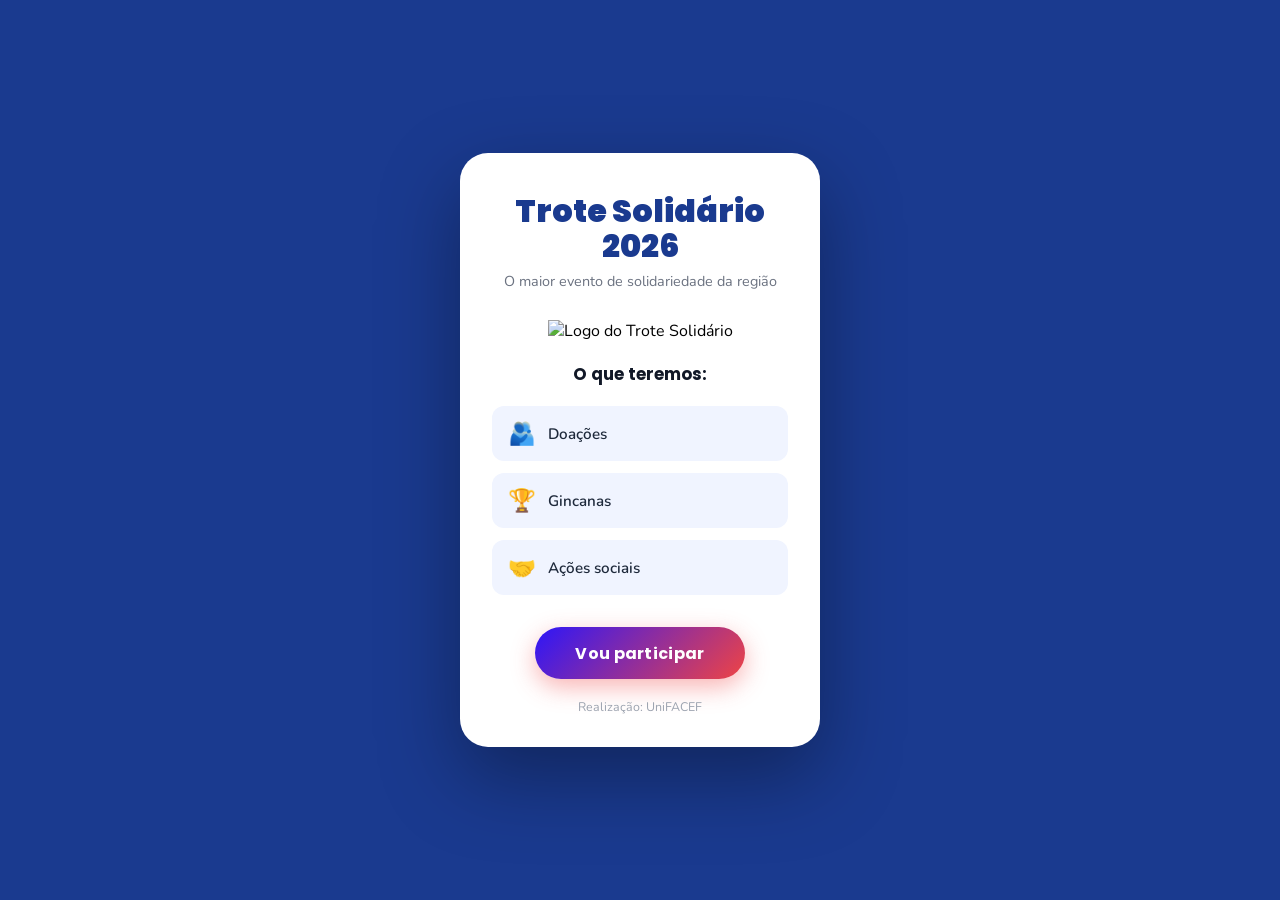
==== index.html @ d14c5784 "Reorganiza estrutura do projeto e padroniza landing page" ====
<!DOCTYPE html>
<html lang="pt-BR">
  <head>
    <meta charset="UTF-8" />
    <meta name="viewport" content="width=device-width, initial-scale=1.0" />
    <title>Trote Solidário 2026</title>

    <link
      href="https://fonts.googleapis.com/css2?family=Poppins:wght@400;600;700;900&family=Nunito:wght@400;600&display=swap"
      rel="stylesheet"
    />
    <link rel="stylesheet" href="assets/css/main.css" />
  </head>
  <body>
    <main class="card">
      <h1>Trote Solidário 2026</h1>
      <p class="subtitle">O maior evento de solidariedade da região</p>

      <img src="unifacef.png" alt="Logo do Trote Solidário" width="150" />

      <p class="section-title">O que teremos:</p>

      <ul class="items">
        <li><span class="icon">🫂</span> Doações</li>
        <li><span class="icon">🏆</span> Gincanas</li>
        <li><span class="icon">🤝</span> Ações sociais</li>
      </ul>

      <a href="https://www.unifacef.com.br/" target="_blank" rel="noreferrer" class="cta"
        >Vou participar</a
      >
      <p class="realizacao">Realização: UniFACEF</p>
    </main>
  </body>
</html>
---- assets/css/main.css ----
/* Reset de estilos básicos */
*,
*::before,
*::after {
  box-sizing: border-box;
  margin: 0;
  padding: 0;
}

/* Layout da página */
body {
  min-height: 100vh;
  background: #1a3a8f;
  display: flex;
  align-items: center;
  justify-content: center;
  font-family: 'Nunito', sans-serif;
  padding: 2rem;
}

/* Cartão principal */
.card {
  background: #fff;
  border-radius: 28px;
  padding: 2.5rem 2rem 2rem;
  max-width: 360px;
  width: 100%;
  text-align: center;
  box-shadow: 0 30px 80px rgba(0, 0, 0, 0.35);
  animation: fade-up 0.7s ease both;
}

@keyframes fade-up {
  from {
    opacity: 0;
    transform: translateY(30px);
  }
  to {
    opacity: 1;
    transform: translateY(0);
  }
}

/* Título principal */
.card h1 {
  font-family: 'Poppins', sans-serif;
  font-weight: 900;
  font-size: 2rem;
  color: #1a3a8f;
  line-height: 1.1;
  margin-bottom: 0.5rem;
}

/* Subtítulo */
.card .subtitle {
  font-size: 0.9rem;
  color: #6b7280;
  margin-bottom: 1.8rem;
}

/* Seção de lista */
.section-title {
  font-family: 'Poppins', sans-serif;
  font-weight: 700;
  font-size: 1.05rem;
  color: #111827;
  margin: 1.2rem 0;
}

.items {
  list-style: none;
  display: flex;
  flex-direction: column;
  gap: 0.75rem;
  margin-bottom: 2rem;
}

.items li {
  display: flex;
  align-items: center;
  gap: 0.75rem;
  background: #f0f4ff;
  border-radius: 12px;
  padding: 0.75rem 1rem;
  font-size: 0.95rem;
  color: #1e293b;
  font-weight: 600;
  animation: fade-up 0.7s ease both;
}

.items li:nth-child(1) {
  animation-delay: 0.15s;
}

.items li:nth-child(2) {
  animation-delay: 0.25s;
}

.items li:nth-child(3) {
  animation-delay: 0.35s;
}

.items li .icon {
  font-size: 1.4rem;
  flex-shrink: 0;
}

/* Botão principal */
.cta {
  display: inline-block;
  background: linear-gradient(135deg, #2d16f9, #ef4444);
  color: #fff;
  font-family: 'Poppins', sans-serif;
  font-weight: 700;
  font-size: 1rem;
  padding: 0.85rem 2.5rem;
  border-radius: 50px;
  cursor: pointer;
  box-shadow: 0 8px 24px rgba(239, 68, 68, 0.4);
  text-decoration: none;
  transition: transform 0.2s, box-shadow 0.2s;
  letter-spacing: 0.02em;
  margin-bottom: 1.2rem;
}

.cta:hover {
  transform: translateY(-3px) scale(1.03);
  box-shadow: 0 14px 32px rgba(239, 68, 68, 0.5);
  background: linear-gradient(135deg, #8044ef, #1640f9);
}

/* Rodapé */
.realizacao {
  font-size: 0.78rem;
  color: #9ca3af;
}
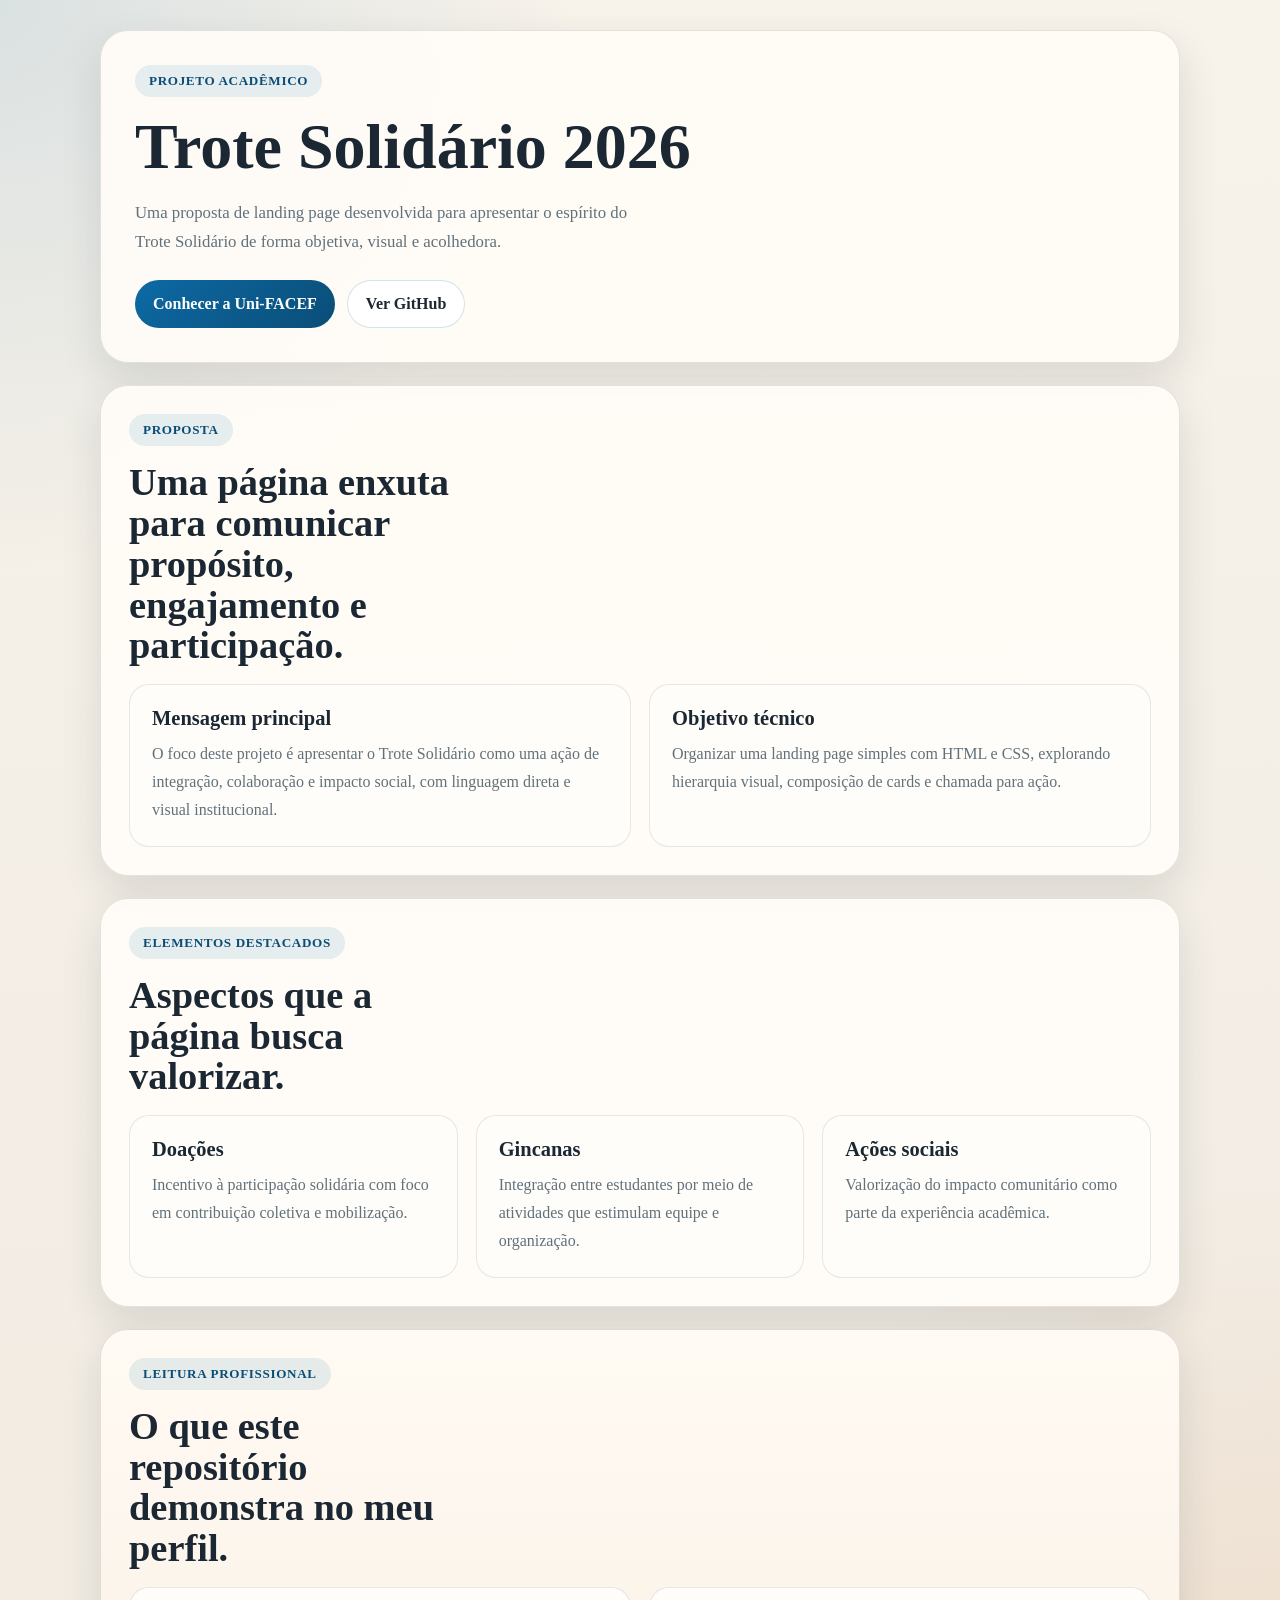
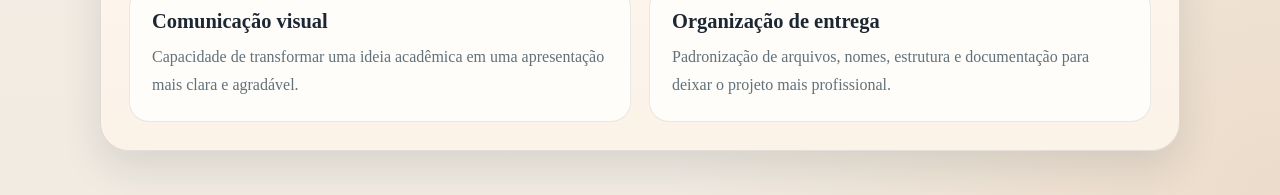
==== commit 2b6f4d14: "feat: rebuild landing page with cleaner structure" ====
--- a/index.html
+++ b/index.html
@@ -1,35 +1,87 @@
 <!DOCTYPE html>
 <html lang="pt-BR">
-  <head>
-    <meta charset="UTF-8" />
-    <meta name="viewport" content="width=device-width, initial-scale=1.0" />
-    <title>Trote Solidário 2026</title>
+<head>
+  <meta charset="UTF-8">
+  <meta name="viewport" content="width=device-width, initial-scale=1.0">
+  <meta name="description" content="Projeto acadêmico de landing page para o Trote Solidário 2026.">
+  <title>Trote Solidário 2026 | Landing Page</title>
+  <link rel="stylesheet" href="style.css">
+</head>
+<body>
+  <main class="page">
+    <section class="hero">
+      <span class="eyebrow">Projeto acadêmico</span>
+      <h1>Trote Solidário 2026</h1>
+      <p class="lead">
+        Uma proposta de landing page desenvolvida para apresentar o espírito do Trote Solidário de
+        forma objetiva, visual e acolhedora.
+      </p>
+      <div class="hero-actions">
+        <a class="button button-primary" href="https://www.unifacef.com.br/" target="_blank" rel="noreferrer">Conhecer a Uni-FACEF</a>
+        <a class="button button-secondary" href="https://github.com/gabsaatechlab" target="_blank" rel="noreferrer">Ver GitHub</a>
+      </div>
+    </section>
 
-    <link
-      href="https://fonts.googleapis.com/css2?family=Poppins:wght@400;600;700;900&family=Nunito:wght@400;600&display=swap"
-      rel="stylesheet"
-    />
-    <link rel="stylesheet" href="assets/css/main.css" />
-  </head>
-  <body>
-    <main class="card">
-      <h1>Trote Solidário 2026</h1>
-      <p class="subtitle">O maior evento de solidariedade da região</p>
+    <section class="section">
+      <div class="section-heading">
+        <span class="kicker">Proposta</span>
+        <h2>Uma página enxuta para comunicar propósito, engajamento e participação.</h2>
+      </div>
+      <div class="grid two">
+        <article class="card">
+          <h3>Mensagem principal</h3>
+          <p>
+            O foco deste projeto é apresentar o Trote Solidário como uma ação de integração,
+            colaboração e impacto social, com linguagem direta e visual institucional.
+          </p>
+        </article>
+        <article class="card">
+          <h3>Objetivo técnico</h3>
+          <p>
+            Organizar uma landing page simples com HTML e CSS, explorando hierarquia visual,
+            composição de cards e chamada para ação.
+          </p>
+        </article>
+      </div>
+    </section>
 
-      <img src="unifacef.png" alt="Logo do Trote Solidário" width="150" />
+    <section class="section">
+      <div class="section-heading">
+        <span class="kicker">Elementos destacados</span>
+        <h2>Aspectos que a página busca valorizar.</h2>
+      </div>
+      <div class="grid three">
+        <article class="card">
+          <h3>Doações</h3>
+          <p>Incentivo à participação solidária com foco em contribuição coletiva e mobilização.</p>
+        </article>
+        <article class="card">
+          <h3>Gincanas</h3>
+          <p>Integração entre estudantes por meio de atividades que estimulam equipe e organização.</p>
+        </article>
+        <article class="card">
+          <h3>Ações sociais</h3>
+          <p>Valorização do impacto comunitário como parte da experiência acadêmica.</p>
+        </article>
+      </div>
+    </section>
 
-      <p class="section-title">O que teremos:</p>
-
-      <ul class="items">
-        <li><span class="icon">🫂</span> Doações</li>
-        <li><span class="icon">🏆</span> Gincanas</li>
-        <li><span class="icon">🤝</span> Ações sociais</li>
-      </ul>
-
-      <a href="https://www.unifacef.com.br/" target="_blank" rel="noreferrer" class="cta"
-        >Vou participar</a
-      >
-      <p class="realizacao">Realização: UniFACEF</p>
-    </main>
-  </body>
+    <section class="section section-highlight">
+      <div class="section-heading">
+        <span class="kicker">Leitura profissional</span>
+        <h2>O que este repositório demonstra no meu perfil.</h2>
+      </div>
+      <div class="grid two">
+        <article class="card">
+          <h3>Comunicação visual</h3>
+          <p>Capacidade de transformar uma ideia acadêmica em uma apresentação mais clara e agradável.</p>
+        </article>
+        <article class="card">
+          <h3>Organização de entrega</h3>
+          <p>Padronização de arquivos, nomes, estrutura e documentação para deixar o projeto mais profissional.</p>
+        </article>
+      </div>
+    </section>
+  </main>
+</body>
 </html>
--- a/style.css
+++ b/style.css
@@ -0,0 +1,174 @@
+:root {
+  --bg: #f5f1e8;
+  --surface: rgba(255, 252, 247, 0.94);
+  --surface-strong: #fffdf9;
+  --text: #1b2732;
+  --muted: #61717c;
+  --brand: #0d6aa5;
+  --brand-dark: #0a4d77;
+  --accent: #cb6d1d;
+  --line: rgba(27, 39, 50, 0.12);
+  --shadow: 0 16px 40px rgba(27, 39, 50, 0.12);
+  --radius-xl: 28px;
+  --radius-lg: 20px;
+}
+
+* {
+  box-sizing: border-box;
+}
+
+body {
+  margin: 0;
+  font-family: Georgia, "Times New Roman", serif;
+  color: var(--text);
+  background:
+    radial-gradient(circle at top left, rgba(13, 106, 165, 0.12), transparent 26%),
+    radial-gradient(circle at bottom right, rgba(203, 109, 29, 0.12), transparent 28%),
+    linear-gradient(180deg, #f7f2ea, #f1ebe2);
+}
+
+.page {
+  width: min(1080px, calc(100% - 32px));
+  margin: 0 auto;
+  padding: 30px 0 44px;
+}
+
+.hero,
+.section {
+  background: var(--surface);
+  border: 1px solid var(--line);
+  box-shadow: var(--shadow);
+  border-radius: var(--radius-xl);
+}
+
+.hero {
+  padding: 34px;
+}
+
+.eyebrow,
+.kicker {
+  display: inline-flex;
+  width: fit-content;
+  padding: 8px 14px;
+  border-radius: 999px;
+  font-size: 0.82rem;
+  font-weight: 700;
+  letter-spacing: 0.05em;
+  text-transform: uppercase;
+  background: rgba(13, 106, 165, 0.1);
+  color: var(--brand-dark);
+}
+
+.hero h1,
+.section-heading h2 {
+  margin: 16px 0 0;
+  line-height: 1.06;
+}
+
+.hero h1 {
+  font-size: clamp(2.3rem, 5vw, 4rem);
+}
+
+.lead,
+.card p {
+  color: var(--muted);
+  line-height: 1.75;
+}
+
+.lead {
+  max-width: 62ch;
+  font-size: 1.05rem;
+}
+
+.hero-actions {
+  display: flex;
+  flex-wrap: wrap;
+  gap: 12px;
+  margin-top: 24px;
+}
+
+.button {
+  display: inline-flex;
+  align-items: center;
+  justify-content: center;
+  padding: 14px 18px;
+  border-radius: 999px;
+  text-decoration: none;
+  font-weight: 700;
+}
+
+.button-primary {
+  background: linear-gradient(135deg, var(--brand), var(--brand-dark));
+  color: #fff;
+}
+
+.button-secondary {
+  background: #fff;
+  color: var(--text);
+  border: 1px solid rgba(13, 106, 165, 0.18);
+}
+
+.section {
+  margin-top: 22px;
+  padding: 28px;
+}
+
+.section-heading {
+  margin-bottom: 18px;
+}
+
+.section-heading h2 {
+  font-size: clamp(1.7rem, 3vw, 2.7rem);
+  max-width: 18ch;
+}
+
+.grid {
+  display: grid;
+  gap: 18px;
+}
+
+.grid.two {
+  grid-template-columns: repeat(2, minmax(0, 1fr));
+}
+
+.grid.three {
+  grid-template-columns: repeat(3, minmax(0, 1fr));
+}
+
+.card {
+  background: var(--surface-strong);
+  border: 1px solid rgba(27, 39, 50, 0.1);
+  border-radius: var(--radius-lg);
+  padding: 22px;
+}
+
+.card h3 {
+  margin: 0 0 10px;
+  font-size: 1.28rem;
+}
+
+.card p {
+  margin: 0;
+}
+
+.section-highlight {
+  background: linear-gradient(180deg, #fffaf3, #fbf2e8);
+}
+
+@media (max-width: 860px) {
+  .grid.two,
+  .grid.three {
+    grid-template-columns: 1fr;
+  }
+}
+
+@media (max-width: 640px) {
+  .page {
+    width: min(100% - 20px, 1080px);
+  }
+
+  .hero,
+  .section {
+    padding: 22px;
+  }
+}
